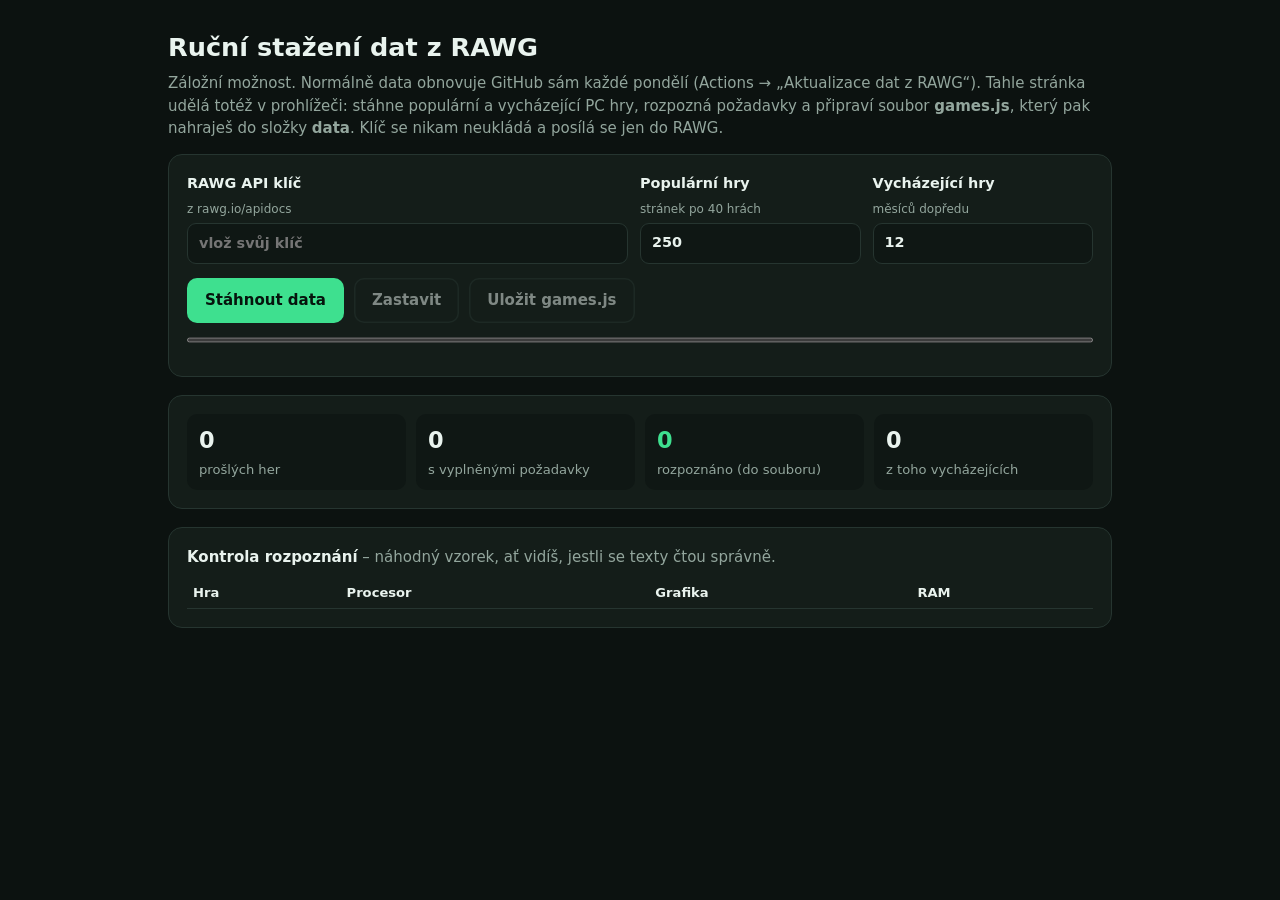
==== tools/builder.html @ 25c9d8bb "Add files via upload" ====
<!doctype html>
<html lang="cs">
<head>
<meta charset="utf-8">
<meta name="viewport" content="width=device-width, initial-scale=1">
<meta name="robots" content="noindex">
<title>Rozjede to? – ruční stažení dat z RAWG</title>
<style>
  :root{--bg:#0C1210;--surface:#141D19;--line:#263530;--ink:#E9F3EE;--muted:#93A69D;--accent:#3EE08F;--no:#FF6B6B}
  *{box-sizing:border-box}
  body{margin:0;background:var(--bg);color:var(--ink);font:15px/1.5 system-ui,"Segoe UI",sans-serif}
  .wrap{max-width:980px;margin:0 auto;padding:28px 18px 60px}
  h1{margin:0 0 6px;font-size:1.6rem}
  p{color:var(--muted);margin:0 0 14px}
  .box{background:var(--surface);border:1px solid var(--line);border-radius:14px;padding:18px;margin-bottom:18px}
  .grid{display:grid;grid-template-columns:2fr 1fr 1fr;gap:12px}
  label{display:flex;flex-direction:column;gap:5px;font-weight:600;font-size:.9rem}
  label small{font-weight:400;color:var(--muted)}
  input{font:inherit;color:var(--ink);background:#0F1714;border:1.5px solid var(--line);border-radius:9px;padding:9px 11px}
  button{font:inherit;font-weight:700;border:0;border-radius:10px;padding:11px 18px;cursor:pointer;background:var(--accent);color:#06140D}
  button.ghost{background:transparent;color:var(--ink);box-shadow:inset 0 0 0 1.5px var(--line)}
  button:disabled{opacity:.5;cursor:default}
  .row{display:flex;gap:10px;flex-wrap:wrap;margin-top:14px;align-items:center}
  .stats{display:grid;grid-template-columns:repeat(4,1fr);gap:10px}
  .stat{background:#0F1714;border-radius:10px;padding:10px 12px}
  .stat b{display:block;font-size:1.4rem}
  .stat span{color:var(--muted);font-size:.82rem}
  progress{width:100%;height:10px;margin-top:12px;accent-color:var(--accent)}
  #log{max-height:180px;overflow:auto;font:12px ui-monospace,Consolas,monospace;color:var(--muted);white-space:pre-wrap;margin:10px 0 0}
  table{width:100%;border-collapse:collapse;font-size:.82rem}
  td,th{border-bottom:1px solid var(--line);padding:6px;text-align:left;vertical-align:top}
  .raw{color:var(--muted)} .bad{color:var(--no)} .good{color:var(--accent)}
  @media(max-width:700px){.grid,.stats{grid-template-columns:1fr 1fr}}
</style>
</head>
<body>
<div class="wrap">
  <h1>Ruční stažení dat z RAWG</h1>
  <p>Záložní možnost. Normálně data obnovuje GitHub sám každé pondělí (Actions → „Aktualizace dat z RAWG“). Tahle stránka udělá totéž v prohlížeči: stáhne populární a vycházející PC hry, rozpozná požadavky a připraví soubor <b>games.js</b>, který pak nahraješ do složky <b>data</b>. Klíč se nikam neukládá a posílá se jen do RAWG.</p>

  <div class="box">
    <div class="grid">
      <label>RAWG API klíč <small>z rawg.io/apidocs</small>
        <input id="key" type="password" autocomplete="off" placeholder="vlož svůj klíč">
      </label>
      <label>Populární hry <small>stránek po 40 hrách</small>
        <input id="pages" type="number" min="1" max="500" value="250">
      </label>
      <label>Vycházející hry <small>měsíců dopředu</small>
        <input id="months" type="number" min="0" max="24" value="12">
      </label>
    </div>
    <div class="row">
      <button id="start">Stáhnout data</button>
      <button id="stop" class="ghost" disabled>Zastavit</button>
      <button id="save" class="ghost" disabled>Uložit games.js</button>
      <span id="status" class="raw"></span>
    </div>
    <progress id="prog" value="0" max="1"></progress>
    <pre id="log"></pre>
  </div>

  <div class="box">
    <div class="stats">
      <div class="stat"><b id="sSeen">0</b><span>prošlých her</span></div>
      <div class="stat"><b id="sReq">0</b><span>s vyplněnými požadavky</span></div>
      <div class="stat"><b id="sOk" class="good">0</b><span>rozpoznáno (do souboru)</span></div>
      <div class="stat"><b id="sUp">0</b><span>z toho vycházejících</span></div>
    </div>
  </div>

  <div class="box">
    <p style="margin-bottom:8px"><b style="color:var(--ink)">Kontrola rozpoznání</b> – náhodný vzorek, ať vidíš, jestli se texty čtou správně.</p>
    <table><thead><tr><th>Hra</th><th>Procesor</th><th>Grafika</th><th>RAM</th></tr></thead><tbody id="sample"></tbody></table>
  </div>
</div>

<script src="../data/parts.js"></script>
<script src="parse.js"></script>
<script src="crawl.js"></script>
<script>
(() => {
  "use strict";
  const $ = id => document.getElementById(id);
  let stop = false, result = null;
  const log = msg => { $("log").textContent += msg + "\n"; $("log").scrollTop = 1e9; };
  const showStats = s => { $("sSeen").textContent = s.seen; $("sReq").textContent = s.req; $("sOk").textContent = s.ok; $("sUp").textContent = s.up; };

  function renderSample(samples) {
    $("sample").textContent = "";
    for (const s of samples.slice().sort(() => Math.random() - .5).slice(0, 25)) {
      const tr = document.createElement("tr");
      const name = document.createElement("td"); name.textContent = s.name; if (!s.ok) name.className = "bad";
      const cell = (val, raw, unit) => {
        const td = document.createElement("td"); td.className = val ? "good" : "bad";
        td.textContent = val ? (Array.isArray(val) ? val.join(" | ") : val + unit) : "nerozpoznáno";
        const r = document.createElement("div"); r.className = "raw"; r.textContent = raw || ""; td.append(r); return td;
      };
      tr.append(name, cell(s.min.cpu, s.min.raw.cpu), cell(s.min.gpu, s.min.raw.gpu), cell(s.min.ram, s.min.raw.ram, " GB"));
      $("sample").append(tr);
    }
  }

  $("start").onclick = async () => {
    const key = $("key").value.trim();
    if (!key) { $("status").textContent = "Nejdřív vlož RAWG klíč."; return; }
    stop = false; result = null;
    $("log").textContent = ""; $("start").disabled = true; $("stop").disabled = false; $("save").disabled = true;
    try {
      result = await RawgCrawler.run({
        key, pages: +$("pages").value, months: +$("months").value,
        log, onStats: showStats, stopped: () => stop,
        progress: (f, label) => { $("prog").value = f; $("status").textContent = label; }
      });
      showStats(result.stats); renderSample(result.samples);
      $("status").textContent = stop ? "Zastaveno – můžeš uložit, co se stihlo." : `Hotovo: ${result.games.length} her.`;
    } catch (e) { log("✖ " + e.message); $("status").textContent = e.message; }
    $("start").disabled = false; $("stop").disabled = true; $("save").disabled = !(result && result.games.length);
  };
  $("stop").onclick = () => { stop = true; $("stop").disabled = true; };
  $("save").onclick = () => {
    const a = document.createElement("a");
    a.href = URL.createObjectURL(new Blob([RawgCrawler.toFile(result.games)], { type: "text/javascript" }));
    a.download = "games.js"; a.click();
    setTimeout(() => URL.revokeObjectURL(a.href), 5000);
  };
})();
</script>
</body>
</html>
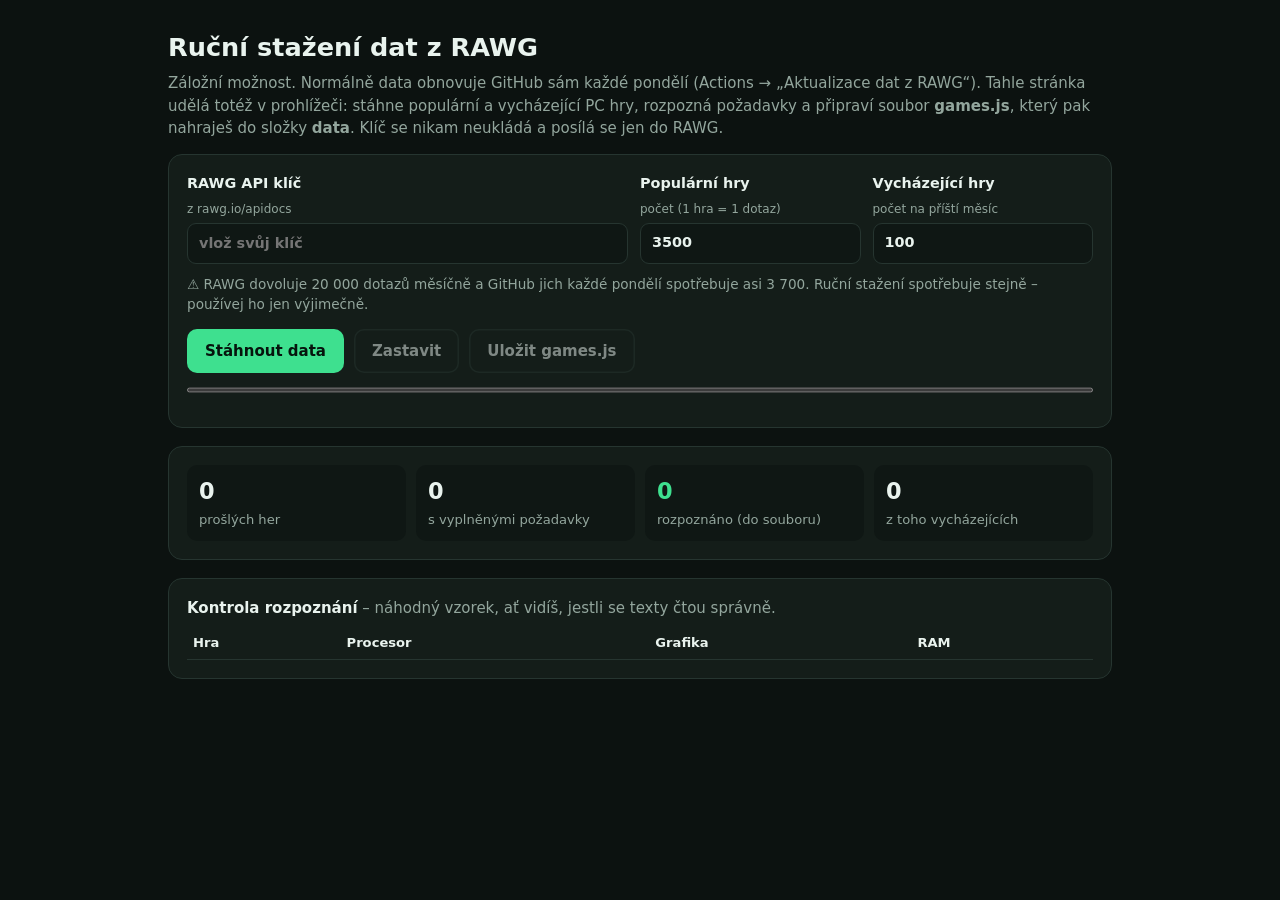
==== commit 70fdb236: "Add files via upload" ====
--- a/tools/builder.html
+++ b/tools/builder.html
@@ -43,13 +43,14 @@
       <label>RAWG API klíč <small>z rawg.io/apidocs</small>
         <input id="key" type="password" autocomplete="off" placeholder="vlož svůj klíč">
       </label>
-      <label>Populární hry <small>stránek po 40 hrách</small>
-        <input id="pages" type="number" min="1" max="500" value="250">
+      <label>Populární hry <small>počet (1 hra = 1 dotaz)</small>
+        <input id="popular" type="number" min="0" max="10000" value="3500">
       </label>
-      <label>Vycházející hry <small>měsíců dopředu</small>
-        <input id="months" type="number" min="0" max="24" value="12">
+      <label>Vycházející hry <small>počet na příští měsíc</small>
+        <input id="upcoming" type="number" min="0" max="2000" value="100">
       </label>
     </div>
+    <p style="margin:10px 0 0;font-size:.85rem">⚠️ RAWG dovoluje 20 000 dotazů měsíčně a GitHub jich každé pondělí spotřebuje asi 3 700. Ruční stažení spotřebuje stejně – používej ho jen výjimečně.</p>
     <div class="row">
       <button id="start">Stáhnout data</button>
       <button id="stop" class="ghost" disabled>Zastavit</button>
@@ -108,7 +109,7 @@
     $("log").textContent = ""; $("start").disabled = true; $("stop").disabled = false; $("save").disabled = true;
     try {
       result = await RawgCrawler.run({
-        key, pages: +$("pages").value, months: +$("months").value,
+        key, popular: $("popular").value, upcoming: $("upcoming").value, months: 1,
         log, onStats: showStats, stopped: () => stop,
         progress: (f, label) => { $("prog").value = f; $("status").textContent = label; }
       });
